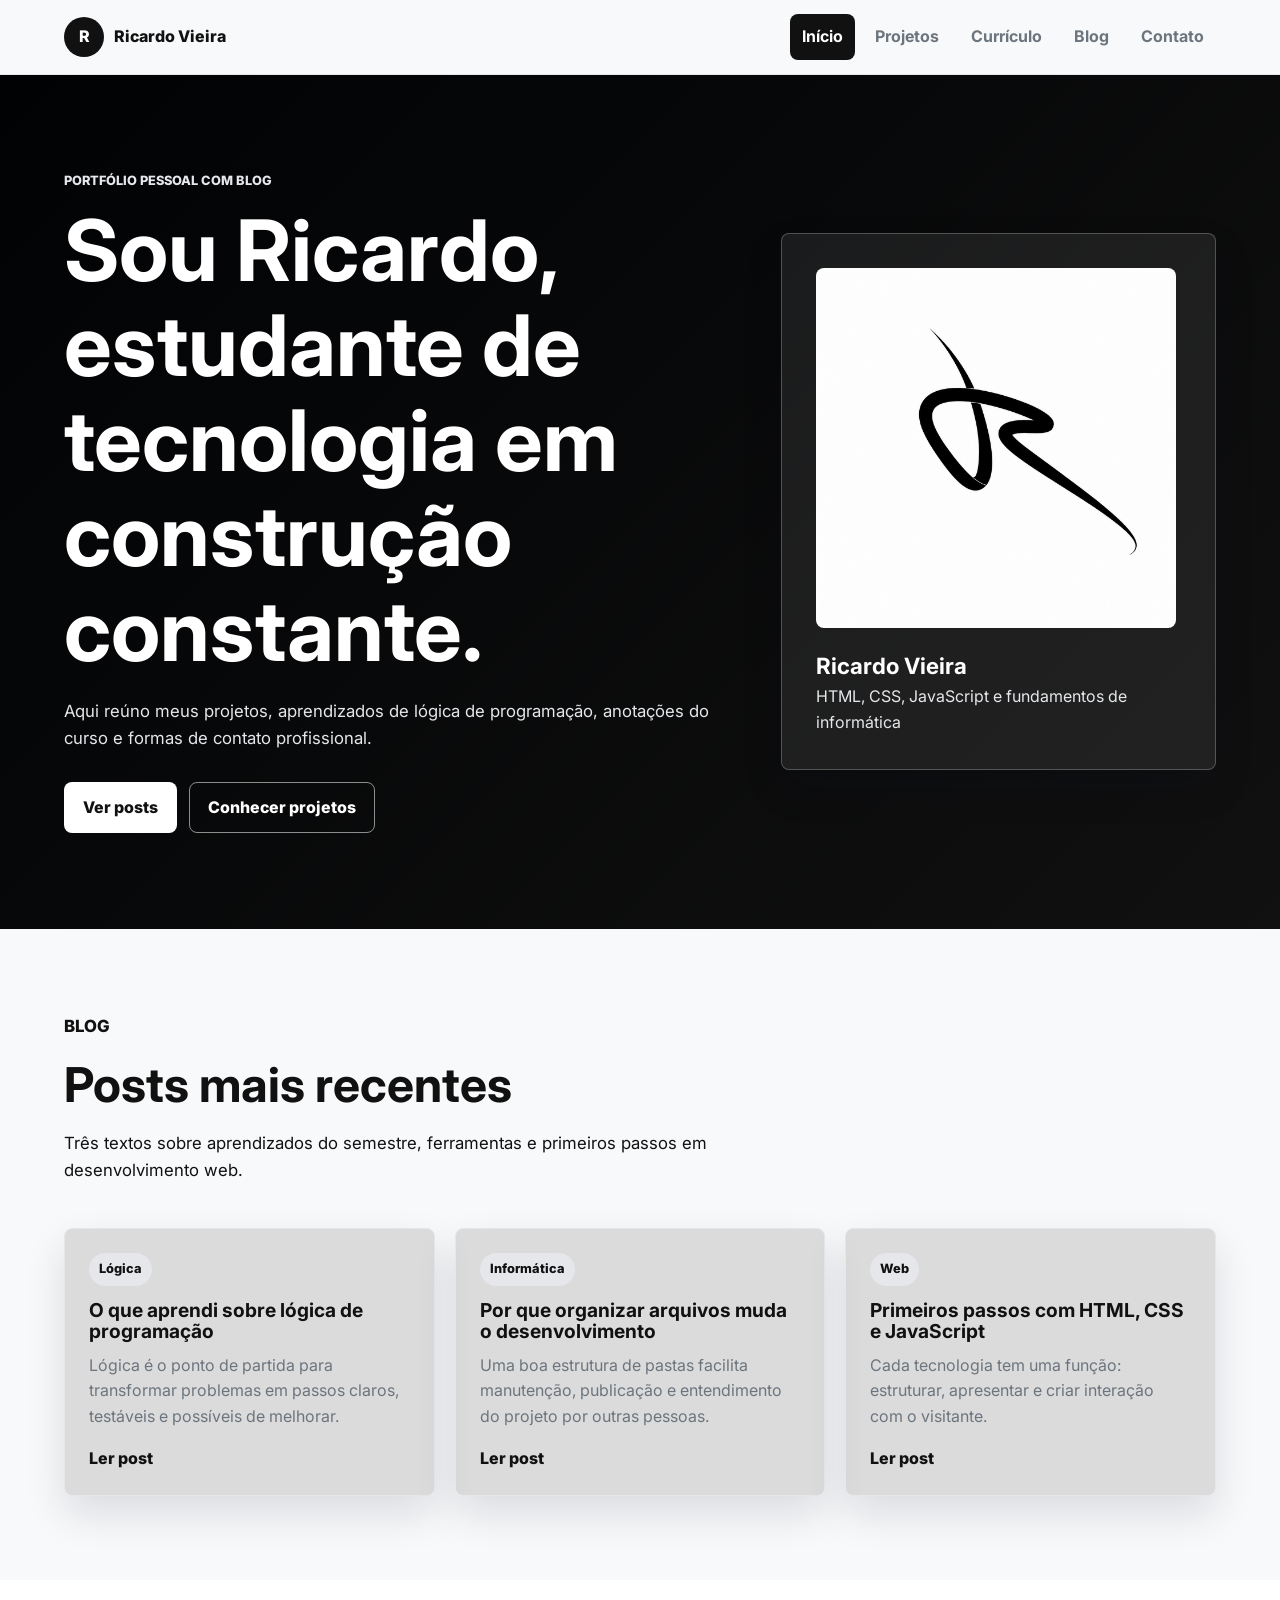
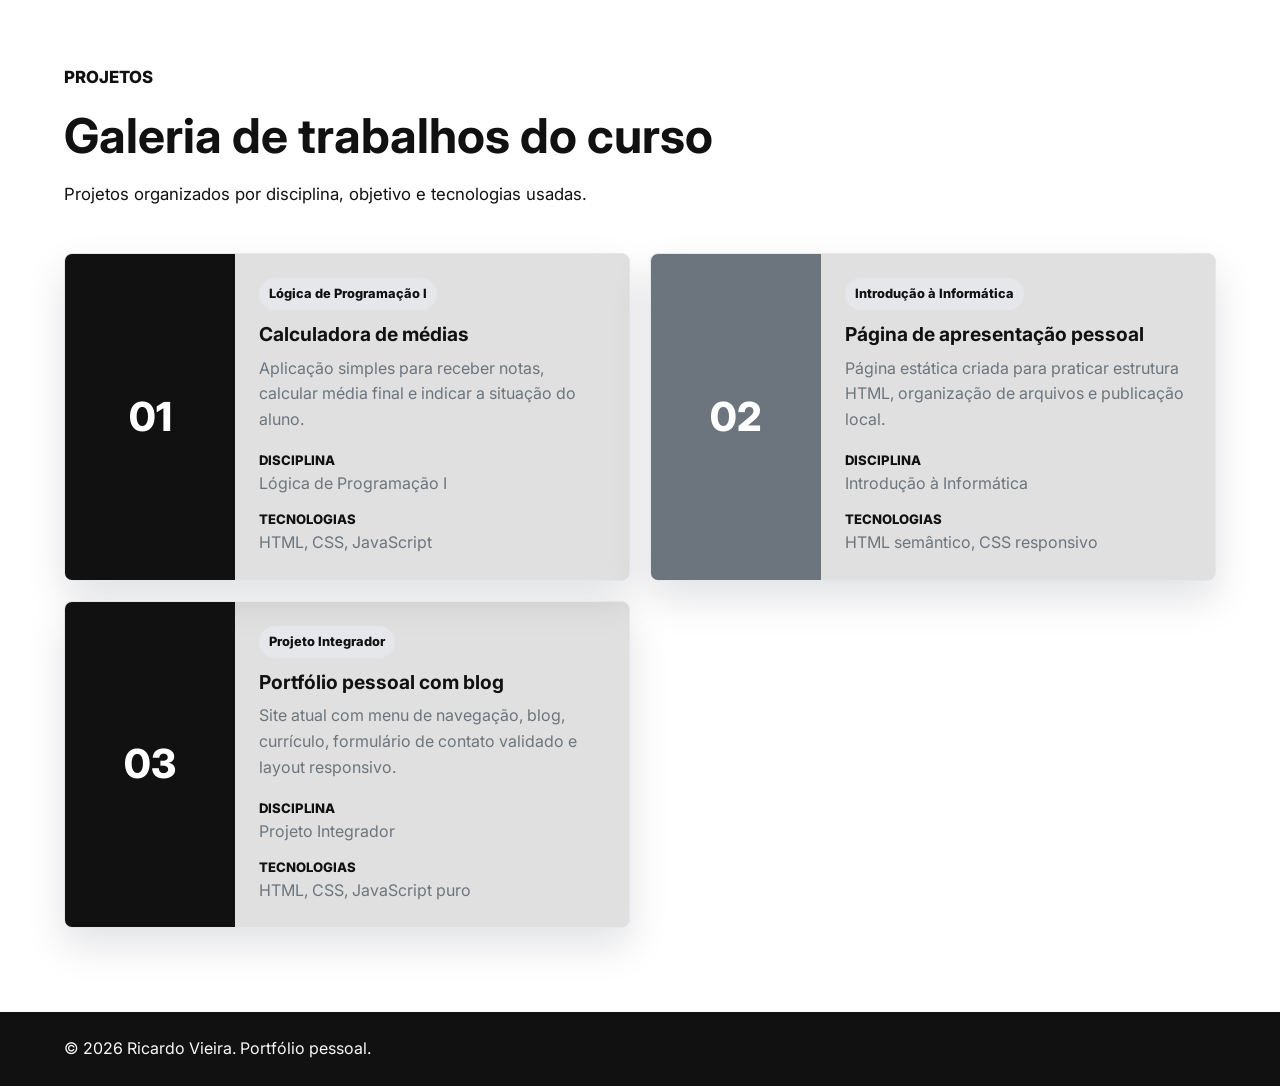
==== index.html @ 041be32a "Create index.html" ====
<!DOCTYPE html>
<html lang="pt-BR">
  <head>
    <meta charset="UTF-8" />
    <meta name="viewport" content="width=device-width, initial-scale=1.0" />
    <meta
      name="description"
      content="Portfólio pessoal de Ricardo Vieira com projetos, currículo, blog e contato."
    />
    <title>Ricardo Vieira | Portfólio Pessoal</title>
    <link rel="preconnect" href="https://fonts.googleapis.com" />
    <link rel="preconnect" href="https://fonts.gstatic.com" crossorigin />
    <link
      href="https://fonts.googleapis.com/css2?family=Inter:wght@400;500;600;700;800&display=swap"
      rel="stylesheet"
    />
    <link rel="stylesheet" href="assets/css/estilo.css" />
    <script src="assets/js/app.js" defer></script>
  </head>
  <body>
    <header class="site-header">
      <a class="brand" href="index.html" aria-label="Página inicial">
        <span class="brand-mark">R</span>
        <span>Ricardo Vieira</span>
      </a>

      <button
        class="menu-toggle"
        type="button"
        aria-label="Abrir menu"
        aria-expanded="false"
        data-menu-toggle
      >
        <span></span>
        <span></span>
        <span></span>
      </button>

      <nav class="main-nav" data-main-nav>
        <a href="index.html" data-nav-link>Início</a>
        <a href="index.html#projetos" data-nav-link>Projetos</a>
        <a href="curriculo.html" data-nav-link>Currículo</a>
        <a href="blog.html" data-nav-link>Blog</a>
        <a href="contato.html" data-nav-link>Contato</a>
      </nav>
    </header>

    <main>
      <section class="hero">
        <div class="hero-content">
          <p class="eyebrow">Portfólio pessoal com blog</p>
          <h1>Sou Ricardo, estudante de tecnologia em construção constante.</h1>
          <p class="hero-text">
            Aqui reúno meus projetos, aprendizados de lógica de programação,
            anotações do curso e formas de contato profissional.
          </p>
          <div class="hero-actions">
            <a class="button primary" href="#posts-recentes">Ver posts</a>
            <a class="button secondary" href="#projetos">Conhecer projetos</a>
          </div>
        </div>

        <aside class="profile-panel" aria-label="Resumo do perfil">
          <img
            src="assets/imagens/86f17eee-1312-45ca-8c54-e87ccebf3064.png"
            alt="Ilustração de perfil de Ricardo Vieira"
            class="profile-image"
          />
          <div>
            <strong>Ricardo Vieira</strong>
            <span>HTML, CSS, JavaScript e fundamentos de informática</span>
          </div>
        </aside>
      </section>

      <section id="posts-recentes" class="section section-light">
        <div class="section-heading">
          <p class="eyebrow">Blog</p>
          <h2>Posts mais recentes</h2>
          <p>
            Três textos sobre aprendizados do semestre, ferramentas e primeiros
            passos em desenvolvimento web.
          </p>
        </div>

        <div class="post-grid">
          <article class="post-card">
            <span class="tag">Lógica</span>
            <h3>O que aprendi sobre lógica de programação</h3>
            <p>
              Lógica é o ponto de partida para transformar problemas em passos
              claros, testáveis e possíveis de melhorar.
            </p>
            <a href="blog.html#post-logica">Ler post</a>
          </article>

          <article class="post-card">
            <span class="tag">Informática</span>
            <h3>Por que organizar arquivos muda o desenvolvimento</h3>
            <p>
              Uma boa estrutura de pastas facilita manutenção, publicação e
              entendimento do projeto por outras pessoas.
            </p>
            <a href="blog.html#post-organizacao">Ler post</a>
          </article>

          <article class="post-card">
            <span class="tag">Web</span>
            <h3>Primeiros passos com HTML, CSS e JavaScript</h3>
            <p>
              Cada tecnologia tem uma função: estruturar, apresentar e criar
              interação com o visitante.
            </p>
            <a href="blog.html#post-web">Ler post</a>
          </article>
        </div>
      </section>

      <section id="projetos" class="section">
        <div class="section-heading">
          <p class="eyebrow">Projetos</p>
          <h2>Galeria de trabalhos do curso</h2>
          <p>
            Projetos organizados por disciplina, objetivo e tecnologias usadas.
          </p>
        </div>

        <div class="project-grid">
          <article class="project-card">
            <div class="project-media media-blue">01</div>
            <div class="project-body">
              <span class="tag">Lógica de Programação I</span>
              <h3>Calculadora de médias</h3>
              <p>
                Aplicação simples para receber notas, calcular média final e
                indicar a situação do aluno.
              </p>
              <dl>
                <div>
                  <dt>Disciplina</dt>
                  <dd>Lógica de Programação I</dd>
                </div>
                <div>
                  <dt>Tecnologias</dt>
                  <dd>HTML, CSS, JavaScript</dd>
                </div>
              </dl>
            </div>
          </article>

          <article class="project-card">
            <div class="project-media media-gray">02</div>
            <div class="project-body">
              <span class="tag">Introdução à Informática</span>
              <h3>Página de apresentação pessoal</h3>
              <p>
                Página estática criada para praticar estrutura HTML, organização
                de arquivos e publicação local.
              </p>
              <dl>
                <div>
                  <dt>Disciplina</dt>
                  <dd>Introdução à Informática</dd>
                </div>
                <div>
                  <dt>Tecnologias</dt>
                  <dd>HTML semântico, CSS responsivo</dd>
                </div>
              </dl>
            </div>
          </article>

          <article class="project-card">
            <div class="project-media media-dark">03</div>
            <div class="project-body">
              <span class="tag">Projeto Integrador</span>
              <h3>Portfólio pessoal com blog</h3>
              <p>
                Site atual com menu de navegação, blog, currículo, formulário de
                contato validado e layout responsivo.
              </p>
              <dl>
                <div>
                  <dt>Disciplina</dt>
                  <dd>Projeto Integrador</dd>
                </div>
                <div>
                  <dt>Tecnologias</dt>
                  <dd>HTML, CSS, JavaScript puro</dd>
                </div>
              </dl>
            </div>
          </article>
        </div>
      </section>
    </main>

    <footer class="site-footer">
      <p>&copy; <span data-current-year></span> Ricardo Vieira. Portfólio pessoal.</p>
      <a href="contato.html">Entre em contato</a>
    </footer>
  </body>
</html>
---- assets/css/estilo.css ----
:root {
  /* Paleta definida para o layout do projeto integrador. */
  --cinza: #6C757D;
  --preto: #111111;
  --cinza-claro: #E5E7EB;
  --branco-suave: #F8F9FA;
  --branco: #ffffff;
  --sombra: 0 18px 40px rgba(11, 19, 43, 0.12);
  --raio: 8px;
}

* {
  box-sizing: border-box;
}

html {
  scroll-behavior: smooth;
}

body {
  margin: 0;
  background: var(--branco-suave);
  color: var(--preto);
  font-family: "Inter", Arial, sans-serif;
  line-height: 1.6;
}

img {
  display: block;
  max-width: 100%;
}

a {
  color:  var(--preto);
  text-decoration: none;
}

a:hover,
a:focus-visible {
  color: var(--preto);
}

.site-header {
  position: sticky;
  top: 0;
  z-index: 10;
  display: flex;
  align-items: center;
  justify-content: space-between;
  gap: 24px;
  min-height: 72px;
  padding: 14px clamp(20px, 5vw, 72px);
  background: rgba(248, 249, 250, 0.96);
  border-bottom: 1px solid var(--cinza-claro);
  backdrop-filter: blur(14px);
}

.brand,
.main-nav {
  display: flex;
  align-items: center;
}

.brand {
  gap: 10px;
  color: var(--preto);
  font-weight: 800;
}

.brand-mark {
  display: grid;
  width: 40px;
  height: 40px;
  place-items: center;
  border-radius: 50%;
  background: var(--preto);
  color: var(--branco);
}

.main-nav {
  gap: 8px;
}

.main-nav a {
  padding: 10px 12px;
  border-radius: var(--raio);
  color: var(--cinza);
  font-weight: 700;
}

.main-nav a:hover,
.main-nav a:focus-visible,
.main-nav a.active {
  background: var(--preto);
  color: var(--branco);
}

.menu-toggle {
  display: none;
  width: 44px;
  height: 44px;
  padding: 10px;
  border: 1px solid var(--cinza-claro);
  border-radius: var(--raio);
  background: var(--branco);
  cursor: pointer;
}

.menu-toggle span {
  display: block;
  width: 100%;
  height: 2px;
  margin: 5px 0;
  background: var(--preto);
}

.hero,
.page-hero,
.section {
  padding-inline: clamp(20px, 5vw, 72px);
}

.hero {
  display: grid;
  grid-template-columns: minmax(0, 1.2fr) minmax(280px, 0.8fr);
  gap: clamp(28px, 5vw, 72px);
  align-items: center;
  min-height: calc(100vh - 72px);
  padding-block: clamp(48px, 8vw, 96px);
  background:
    linear-gradient(135deg, rgba(0, 1, 3, 0.96) , rgba(17, 17, 17, 0.92)),
    var(--preto);
  color: var(--branco);
}

.hero-content {
  max-width: 760px;
}

.eyebrow {
  margin: 0 0 12px;
  color: var(--cinza);
  font-size: 0.8rem;
  font-weight: 800;
  letter-spacing: 0;
  text-transform: uppercase;
}

.hero .eyebrow {
  color: var(--cinza-claro);
}

h1,
h2,
h3,
p {
  margin-top: 0;
}

h1,
h2,
h3 {
  color: inherit;
  line-height: 1.12;
}

h1 {
  max-width: 900px;
  margin-bottom: 20px;
  font-size: clamp(2.4rem, 7vw, 5.3rem);
}

h2 {
  margin-bottom: 12px;
  font-size: clamp(1.7rem, 4vw, 3rem);
}

h3 {
  margin-bottom: 10px;
  font-size: 1.2rem;
}

.hero-text,
.page-hero p,
.section-heading p {
  max-width: 720px;
  color: inherit;
  font-size: 1.05rem;
}

.hero-text {
  color: var(--cinza-claro);
}

.hero-actions {
  display: flex;
  flex-wrap: wrap;
  gap: 12px;
  margin-top: 30px;
}

.button {
  display: inline-flex;
  align-items: center;
  justify-content: center;
  min-height: 46px;
  padding: 12px 18px;
  border: 1px solid transparent;
  border-radius: var(--raio);
  font-weight: 800;
  cursor: pointer;
}

.button.primary {
  background: var(--branco);
  color: var(--preto);
}

.button.secondary {
  border-color: rgba(248, 249, 250, 0.55);
  color: var(--branco);
}

.button:hover,
.button:focus-visible {
  transform: translateY(-1px);
}

.profile-panel {
  display: grid;
  gap: 20px;
  align-content: center;
  justify-items: start;
  padding: clamp(22px, 4vw, 34px);
  border: 1px solid rgba(248, 249, 250, 0.24);
  border-radius: var(--raio);
  background: rgba(248, 249, 250, 0.08);
  box-shadow: var(--sombra);
}

.profile-image {
  width: min(100%, 360px);
  aspect-ratio: 1;
  object-fit: cover;
  border: 1px solid rgba(248, 249, 250, 0.28);
  border-radius: var(--raio);
  background: var(--branco);
}

.profile-panel strong,
.profile-panel span {
  display: block;
}

.profile-panel strong {
  font-size: 1.4rem;
}

.profile-panel span {
  color: var(--cinza-claro);
}

.page-hero {
  padding-block: clamp(54px, 8vw, 92px);
  background: var(--preto);
  color: var(--branco);
}

.page-hero .eyebrow,
.page-hero p {
  color: var(--cinza-claro);
}

.section {
  padding-block: clamp(48px, 7vw, 84px);
  background: var(--branco);
}

.section-light {
  background: var(--branco-suave);
}

.section-heading {
  display: grid;
  gap: 6px;
  margin-bottom: 28px;
}

.post-grid,
.project-grid,
.spec-grid {
  display: grid;
  gap: 20px;
}

.post-grid {
  grid-template-columns: repeat(3, minmax(0, 1fr));
}

.project-grid,
.spec-grid {
  grid-template-columns: repeat(2, minmax(0, 1fr));
}

.post-card,
.project-card,
.blog-post,
.spec-card,
.contact-form,
.contact-info article,
.skills-panel {
  border: 1px solid var(--cinza-claro);
  border-radius: var(--raio);
  background:  rgba(15, 0, 0, 0.12) ;
  box-shadow: var(--sombra);
}

.post-card,
.blog-post,
.spec-card,
.contact-form,
.contact-info article,
.skills-panel {
  padding: 24px;
}

.post-card p,
.project-card p,
.blog-post p,
.spec-card li,
.contact-info li,
.contact-info p,
.timeline-item p,
.skills-panel li {
  color: var(--cinza);
}

.post-card a,
.blog-post a,
.contact-info a,
.site-footer a {
  color: var(--preto);
  font-weight: 800;
}

.tag {
  display: inline-flex;
  width: fit-content;
  margin-bottom: 14px;
  padding: 6px 10px;
  border-radius: 999px;
  background: var(--cinza-claro);
  color: var(--preto);
  font-size: 0.8rem;
  font-weight: 800;
}

.project-card {
  display: grid;
  grid-template-columns: 170px 1fr;
  overflow: hidden;
}

.project-media {
  display: grid;
  min-height: 100%;
  place-items: center;
  color: var(--branco);
  font-size: 2.5rem;
  font-weight: 800;
}

.media-blue {
  background: var(--preto);
}

.media-gray {
  background: var(--cinza);
}

.media-dark {
  background: var(--preto);
}

.project-body {
  padding: 24px;
}

.project-body dl {
  display: grid;
  gap: 12px;
  margin: 18px 0 0;
}

.project-body dt {
  color: var(--preto);
  font-size: 0.82rem;
  font-weight: 800;
  text-transform: uppercase;
}

.project-body dd {
  margin: 0;
  color: var(--cinza);
}

.blog-list {
  display: grid;
  gap: 24px;
  max-width: 980px;
}

.post-meta {
  display: flex;
  flex-wrap: wrap;
  align-items: center;
  justify-content: space-between;
  gap: 12px;
  margin-bottom: 8px;
}

.post-meta time {
  color: var(--cinza);
  font-weight: 700;
}

.resume-layout {
  display: grid;
  grid-template-columns: minmax(0, 1.2fr) minmax(280px, 0.8fr);
  gap: 28px;
  align-items: start;
}

.timeline {
  display: grid;
  gap: 18px;
  border-left: 3px solid var(--preto);
  padding-left: 22px;
}

.timeline-item {
  position: relative;
  padding: 22px;
  border: 1px solid var(--cinza-claro);
  border-radius: var(--raio);
  background: var(--branco);
}

.timeline-item::before {
  content: "";
  position: absolute;
  top: 28px;
  left: -32px;
  width: 16px;
  height: 16px;
  border: 3px solid var(--branco);
  border-radius: 50%;
  background: var(--preto);
}

.timeline-date {
  display: inline-flex;
  margin-bottom: 10px;
  color: var(--preto);
  font-weight: 800;
}

.skills-panel {
  display: grid;
  gap: 24px;
}

.skill-list,
.contact-info ul,
.spec-card ul {
  display: grid;
  gap: 10px;
  margin: 0;
  padding-left: 20px;
}

.contact-layout {
  display: grid;
  grid-template-columns: minmax(0, 1fr) minmax(280px, 0.75fr);
  gap: 28px;
  align-items: start;
}

.contact-form {
  display: grid;
  gap: 18px;
}

.form-row {
  display: grid;
  gap: 7px;
}

label {
  color: var(--preto);
  font-weight: 800;
}

input,
textarea {
  width: 100%;
  border: 1px solid var(--cinza-claro);
  border-radius: var(--raio);
  padding: 13px 14px;
  background: var(--branco-suave);
  color: var(--preto);
  font: inherit;
}

input:focus,
textarea:focus {
  outline: 3px solid rgba(11, 19, 43, 0.18);
  border-color: var(--preto);
}

.field-error {
  min-height: 18px;
  color: #9b1c1c;
  font-weight: 700;
}

.field-hint,
.form-status {
  color: var(--cinza);
}

.contact-form .button.primary {
  width: fit-content;
  background: var(--preto);
  color: var(--branco);
}

.contact-info {
  display: grid;
  gap: 18px;
}

.spec-grid {
  max-width: 1100px;
}

.site-footer {
  display: flex;
  flex-wrap: wrap;
  align-items: center;
  justify-content: space-between;
  gap: 14px;
  padding: 24px clamp(20px, 5vw, 72px);
  background: var(--preto);
  color: var(--branco-suave);
}

.site-footer p {
  margin: 0;
}

@media (max-width: 900px) {
  .hero,
  .resume-layout,
  .contact-layout,
  .project-grid,
  .spec-grid {
    grid-template-columns: 1fr;
  }

  .post-grid {
    grid-template-columns: repeat(2, minmax(0, 1fr));
  }

  .project-card {
    grid-template-columns: 1fr;
  }

  .project-media {
    min-height: 150px;
  }
}

@media (max-width: 720px) {
  .site-header {
    align-items: flex-start;
  }

  .menu-toggle {
    display: block;
  }

  .main-nav {
    position: absolute;
    top: 72px;
    right: 20px;
    left: 20px;
    display: none;
    flex-direction: column;
    align-items: stretch;
    padding: 12px;
    border: 1px solid var(--cinza-claro);
    border-radius: var(--raio);
    background: var(--branco);
    box-shadow: var(--sombra);
  }

  .main-nav.open {
    display: flex;
  }

  .main-nav a {
    width: 100%;
  }

  .hero {
    min-height: auto;
  }

  .post-grid {
    grid-template-columns: 1fr;
  }

  .hero-actions,
  .button {
    width: 100%;
  }

  .contact-form .button.primary {
    width: 100%;
  }
}
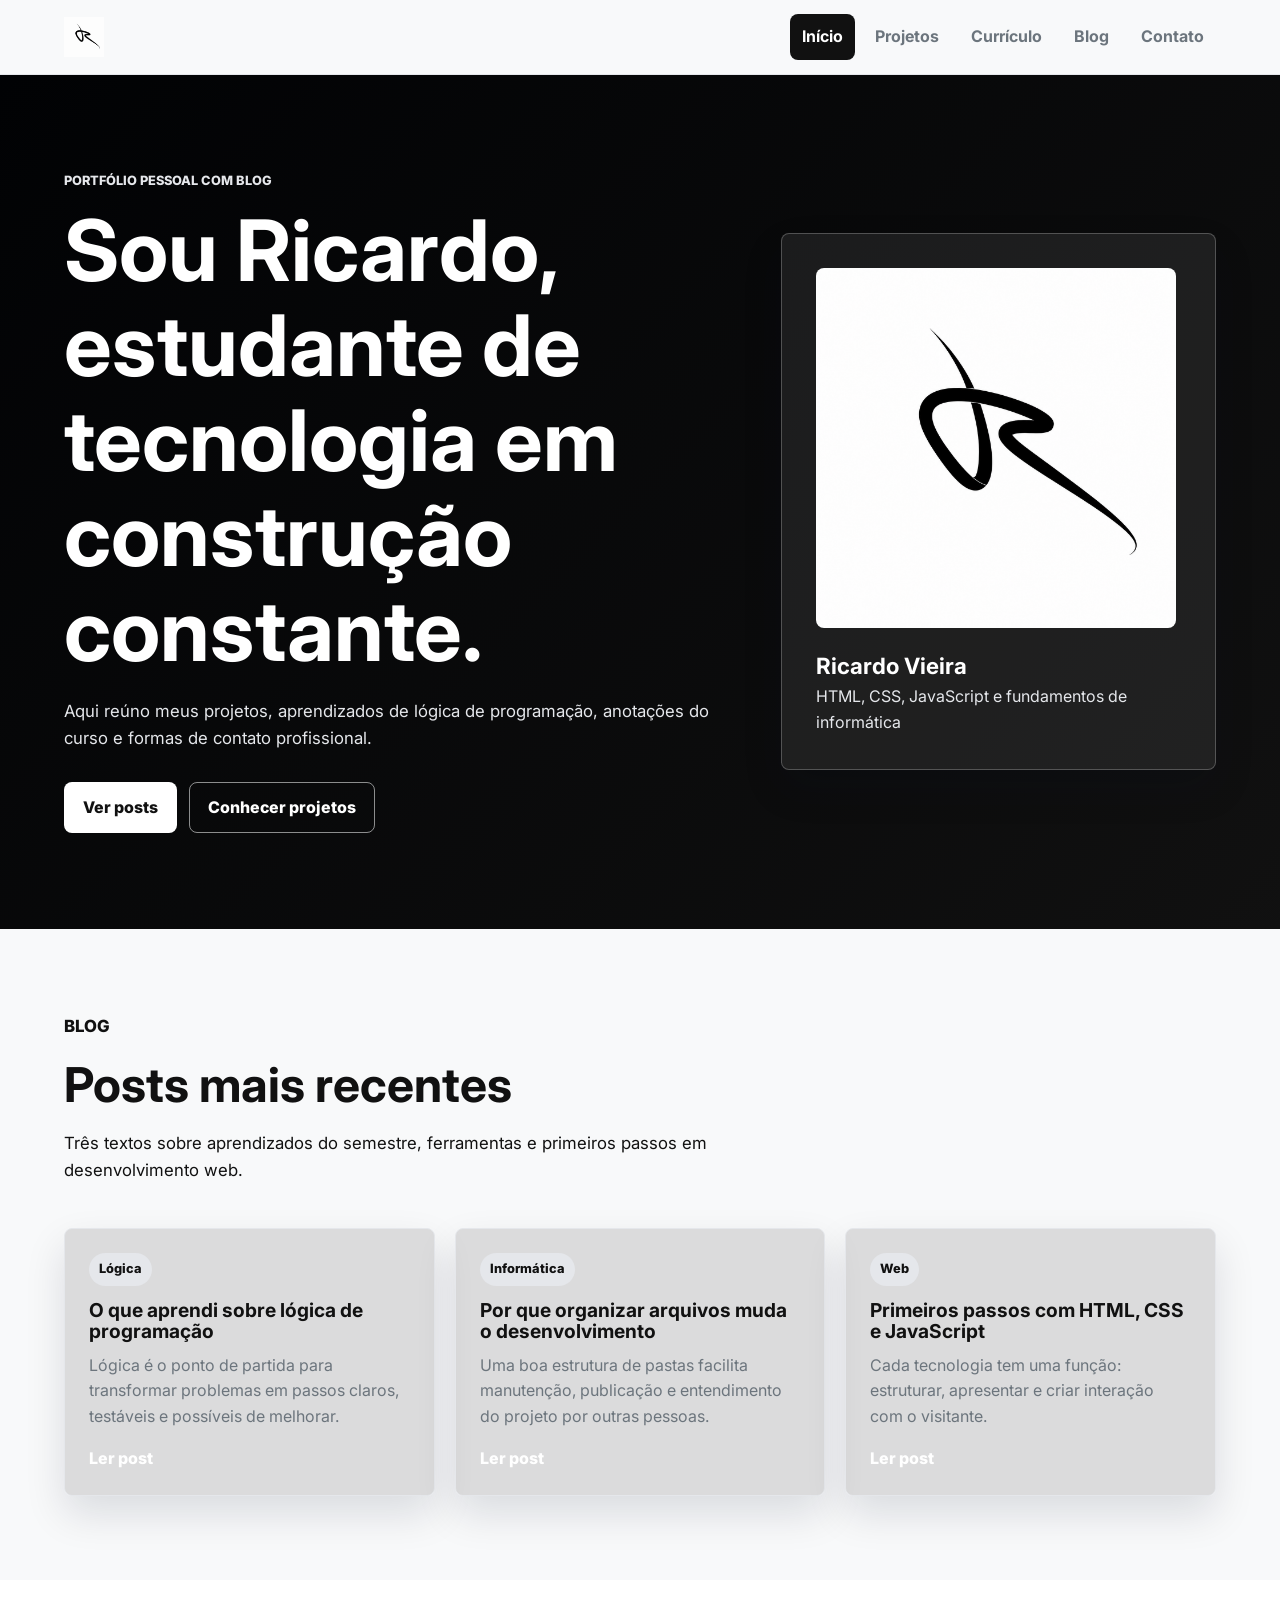
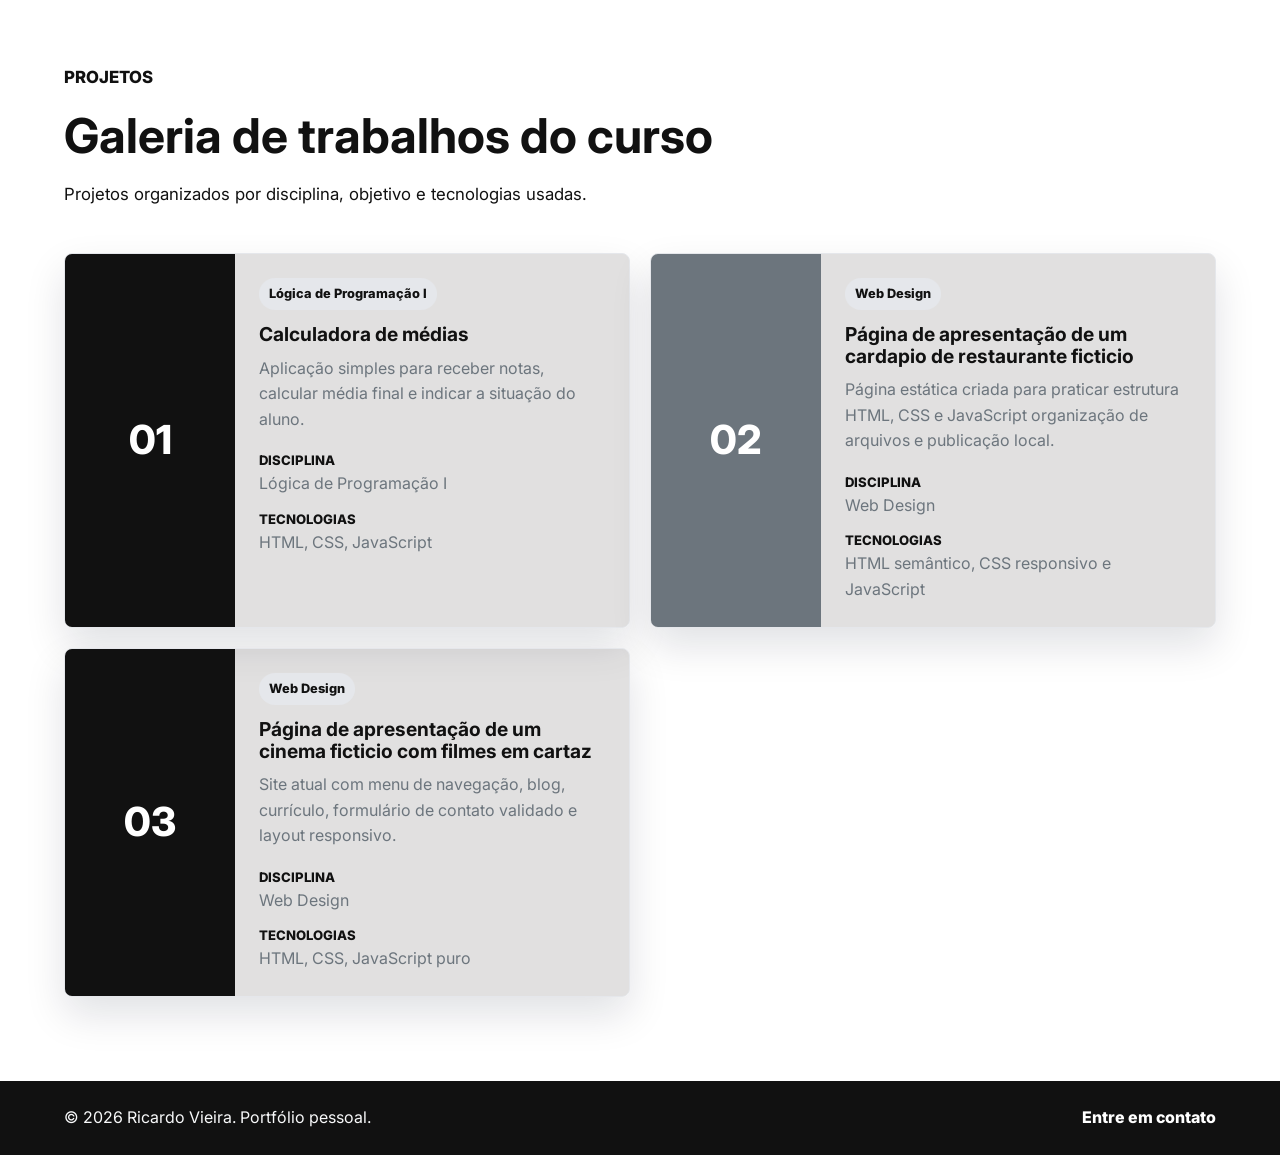
==== commit 2d1d80f2: "Update index.html" ====
--- a/index.html
+++ b/index.html
@@ -19,9 +19,13 @@
   </head>
   <body>
     <header class="site-header">
-      <a class="brand" href="index.html" aria-label="Página inicial">
-        <span class="brand-mark">R</span>
-        <span>Ricardo Vieira</span>
+      <a class="logo-icon" href="index.html" aria-label="Página inicial">
+        <img
+          src="assets/imagens/86f17eee-1312-45ca-8c54-e87ccebf3064.png"
+          alt=""
+          width="40"
+          height="40"
+        />
       </a>
 
       <button
@@ -151,20 +155,20 @@
           <article class="project-card">
             <div class="project-media media-gray">02</div>
             <div class="project-body">
-              <span class="tag">Introdução à Informática</span>
-              <h3>Página de apresentação pessoal</h3>
+              <span class="tag">Web Design</span>
+              <h3>Página de apresentação de um cardapio de restaurante ficticio</h3>
               <p>
-                Página estática criada para praticar estrutura HTML, organização
+                Página estática criada para praticar estrutura HTML, CSS e JavaScript organização
                 de arquivos e publicação local.
               </p>
               <dl>
                 <div>
                   <dt>Disciplina</dt>
-                  <dd>Introdução à Informática</dd>
+                  <dd>Web Design</dd>
                 </div>
                 <div>
                   <dt>Tecnologias</dt>
-                  <dd>HTML semântico, CSS responsivo</dd>
+                  <dd>HTML semântico, CSS responsivo e JavaScript</dd>
                 </div>
               </dl>
             </div>
@@ -173,16 +177,16 @@
           <article class="project-card">
             <div class="project-media media-dark">03</div>
             <div class="project-body">
-              <span class="tag">Projeto Integrador</span>
-              <h3>Portfólio pessoal com blog</h3>
+              <span class="tag">Web Design</span>
+              <h3>Página de apresentação de um cinema ficticio com filmes em cartaz</h3>
               <p>
-                Site atual com menu de navegação, blog, currículo, formulário de
-                contato validado e layout responsivo.
+                  Site atual com menu de navegação, blog, currículo, formulário de
+                  contato validado e layout responsivo.
               </p>
               <dl>
                 <div>
                   <dt>Disciplina</dt>
-                  <dd>Projeto Integrador</dd>
+                  <dd>Web Design</dd>
                 </div>
                 <div>
                   <dt>Tecnologias</dt>
--- a/assets/css/estilo.css
+++ b/assets/css/estilo.css
@@ -339,7 +339,7 @@
 .blog-post a,
 .contact-info a,
 .site-footer a {
-  color: var(--preto);
+  color: var(--branco);
   font-weight: 800;
 }
 
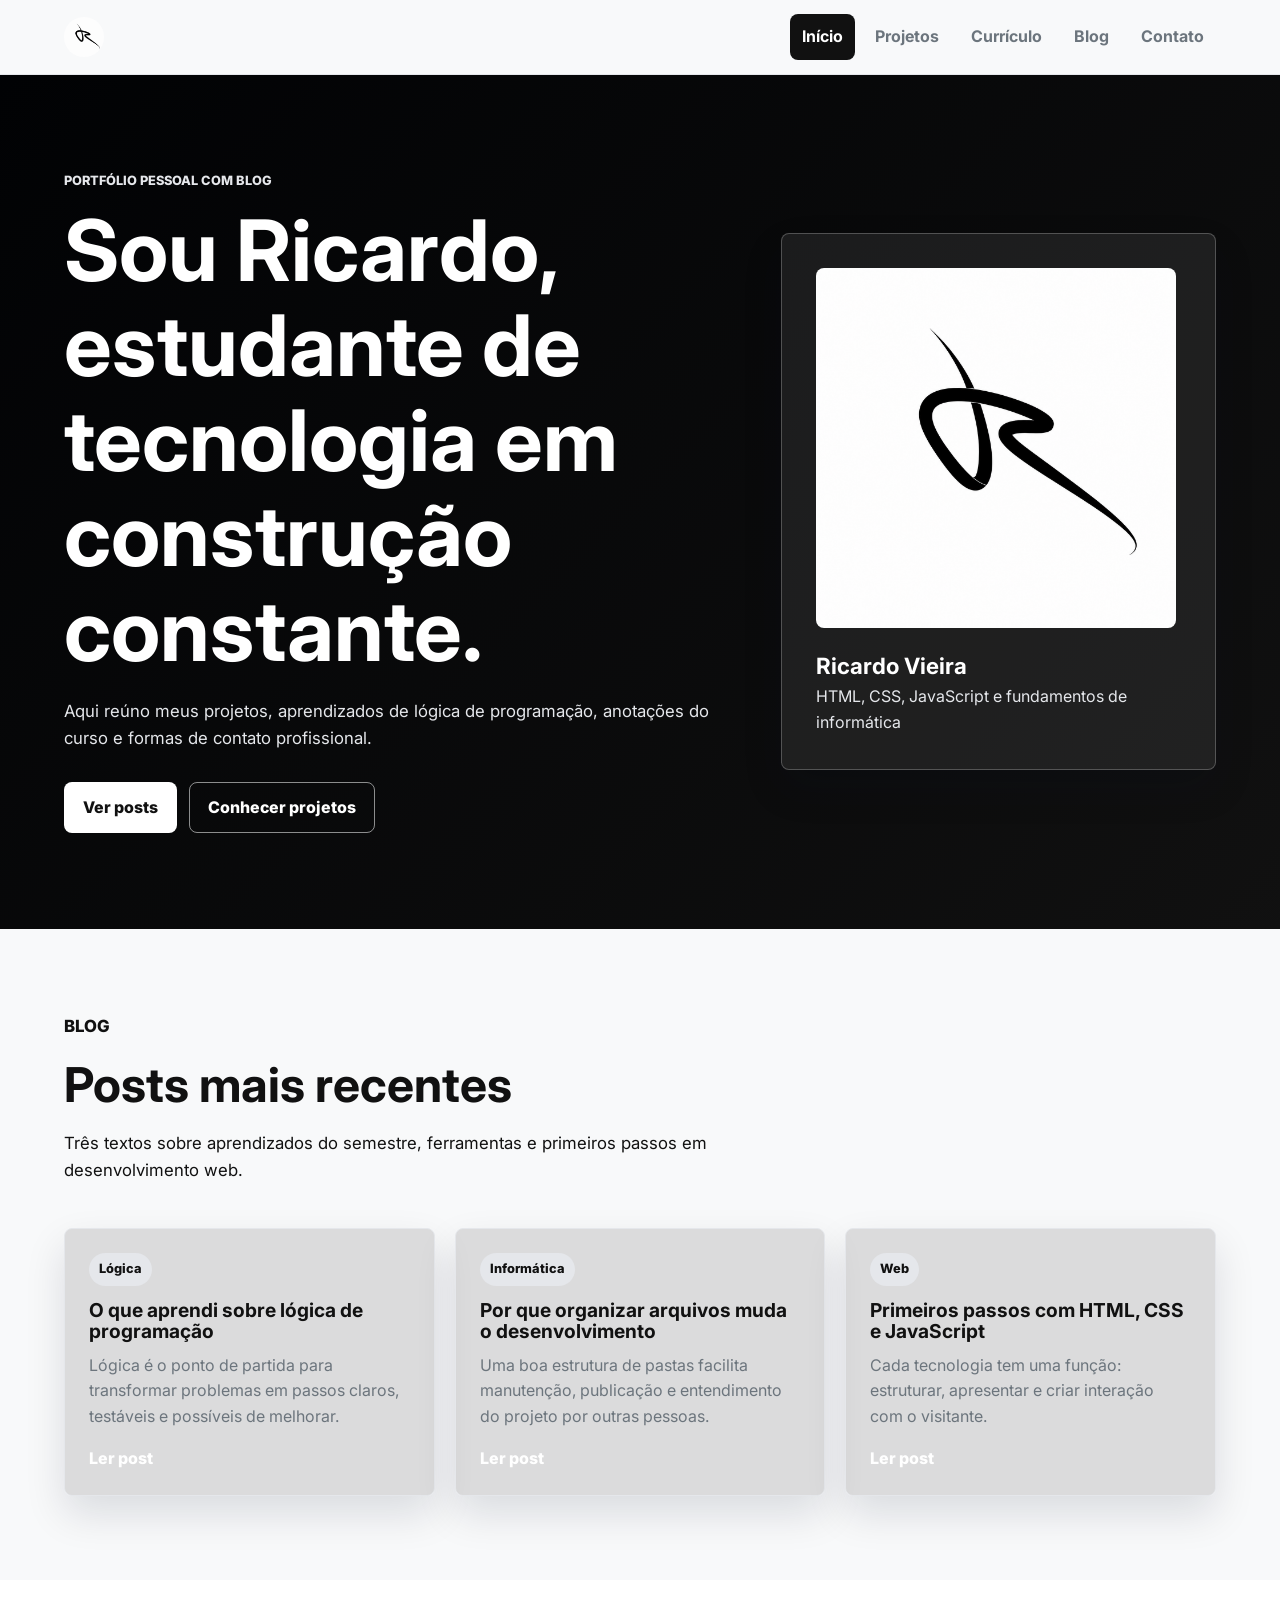
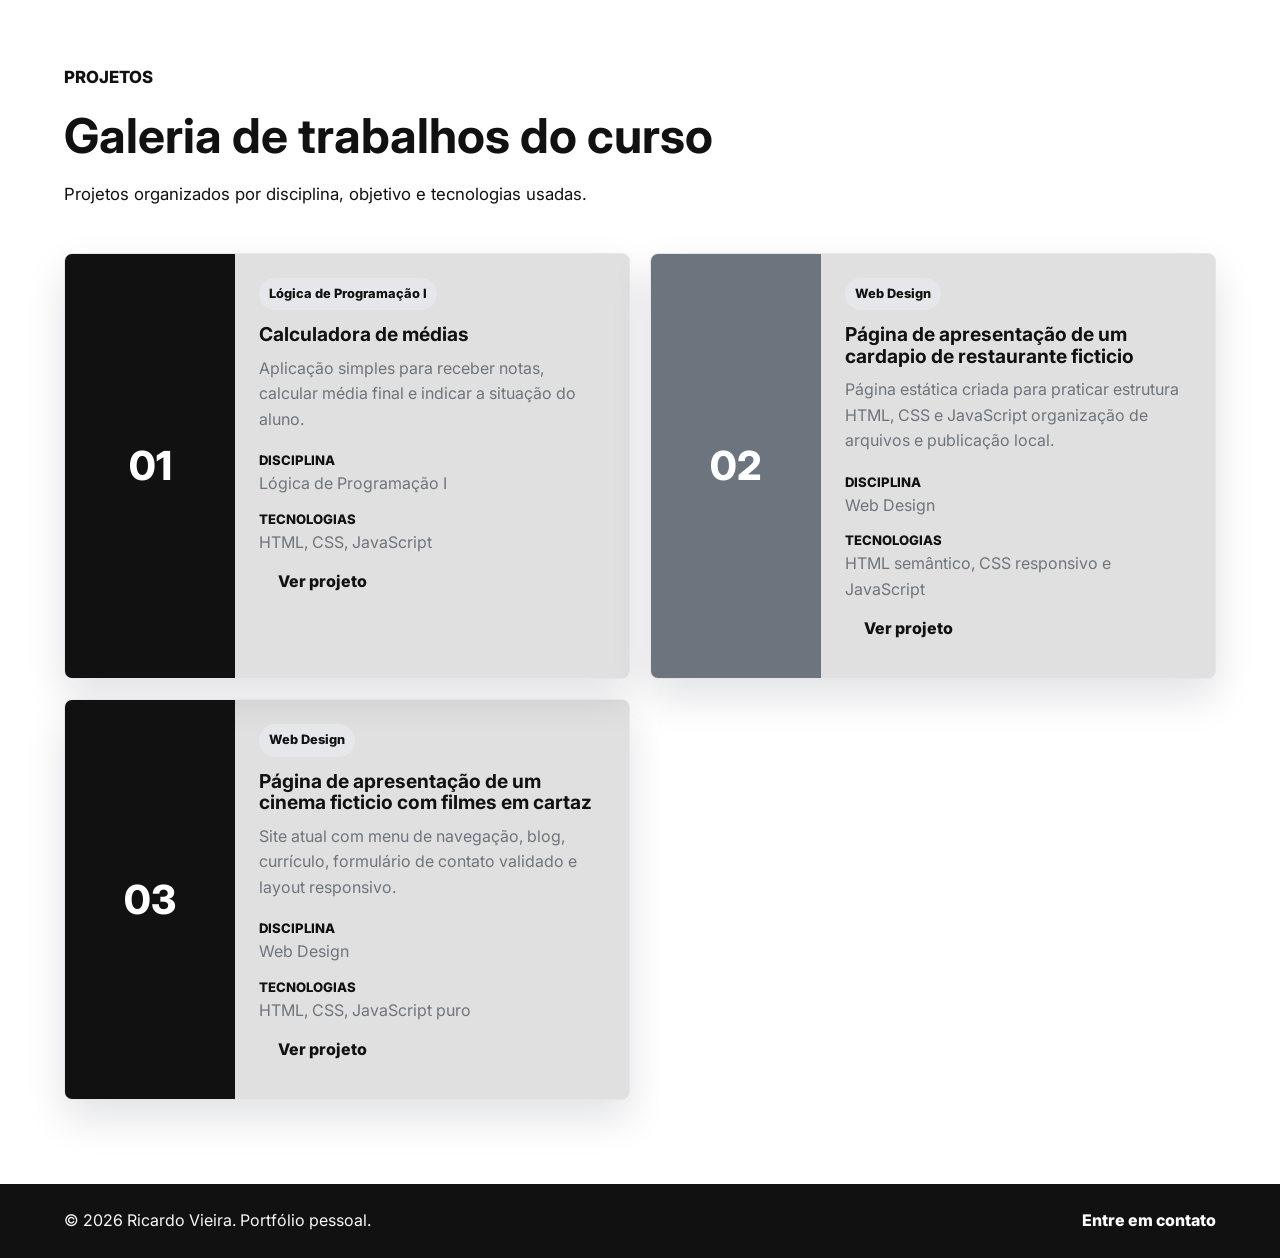
==== commit f66d7d2f: "Update index.html" ====
--- a/index.html
+++ b/index.html
@@ -149,6 +149,12 @@
                   <dd>HTML, CSS, JavaScript</dd>
                 </div>
               </dl>
+              <a
+                class="button project-link"
+                href="projetos/calculadora-media-notas/questao01.html"
+              >
+                Ver projeto
+              </a>
             </div>
           </article>
 
@@ -171,6 +177,9 @@
                   <dd>HTML semântico, CSS responsivo e JavaScript</dd>
                 </div>
               </dl>
+              <a class="button project-link" href="projetos/rico-burguer/index.html">
+                Ver projeto
+              </a>
             </div>
           </article>
 
@@ -193,8 +202,9 @@
                   <dd>HTML, CSS, JavaScript puro</dd>
                 </div>
               </dl>
-            </div>
-          </article>
+              <a class="button project-link" href="projetos/cine-alfa/index.php">
+                Ver projeto
+              </a>
         </div>
       </section>
     </main>
--- a/assets/css/estilo.css
+++ b/assets/css/estilo.css
@@ -55,26 +55,46 @@
   backdrop-filter: blur(14px);
 }
 
-.brand,
+.img-logo-icon,
 .main-nav {
   display: flex;
   align-items: center;
 }
 
-.brand {
-  gap: 10px;
-  color: var(--preto);
-  font-weight: 800;
-}
-
-.brand-mark {
+.img-logo-icon {
+  gap: 1px;
+  color: var(--preto);
+  font-weight: 800;
   display: grid;
   width: 40px;
   height: 40px;
   place-items: center;
   border-radius: 50%;
-  background: var(--preto);
-  color: var(--branco);
+  color: var(--branco);
+}
+
+.logo-icon {
+  display: grid;
+  flex-shrink: 0;
+  width: 40px;
+  height: 40px;
+  place-items: center;
+  border-radius: 50%;
+  overflow: hidden;
+  transition: opacity 0.2s ease, transform 0.2s ease;
+}
+
+.logo-icon:hover,
+.logo-icon:focus-visible {
+  opacity: 0.85;
+  transform: scale(1.05);
+}
+
+.logo-icon img {
+  display: block;
+  width: 100%;
+  height: 100%;
+  object-fit: cover;
 }
 
 .main-nav {
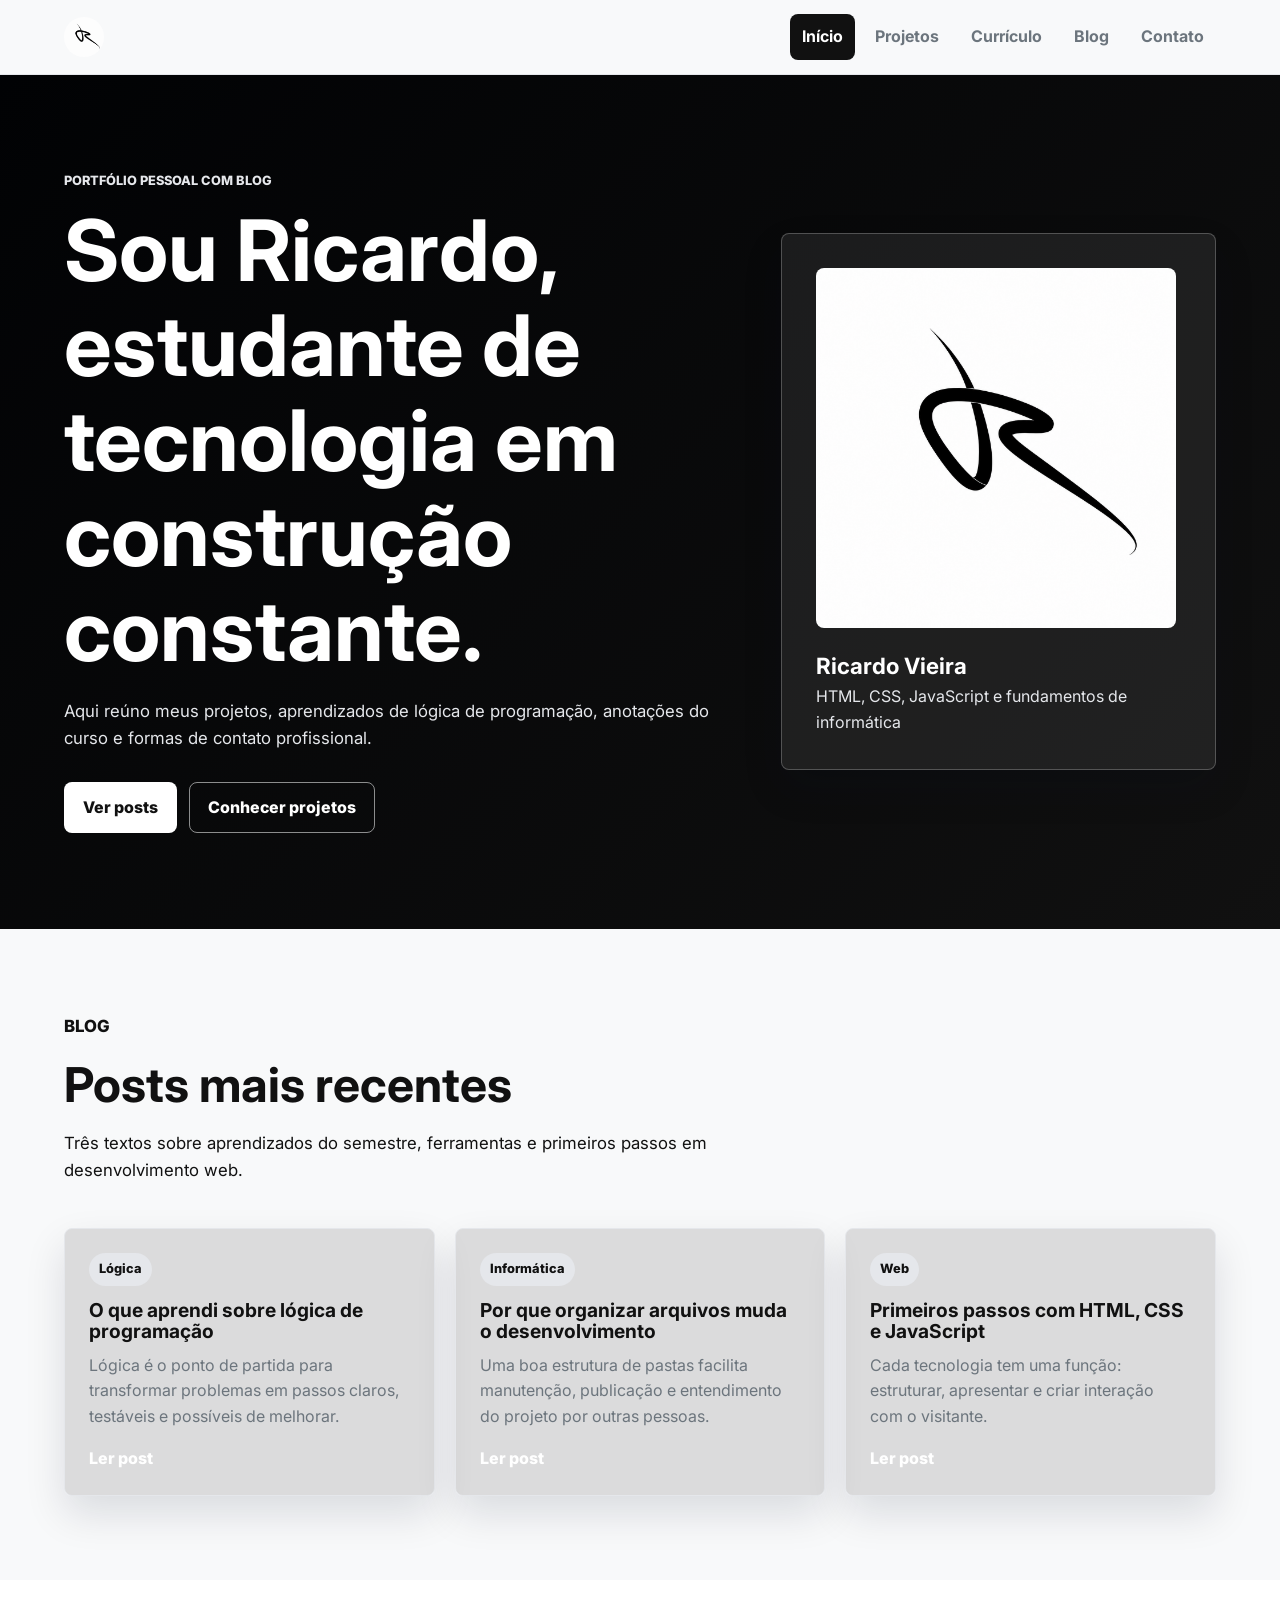
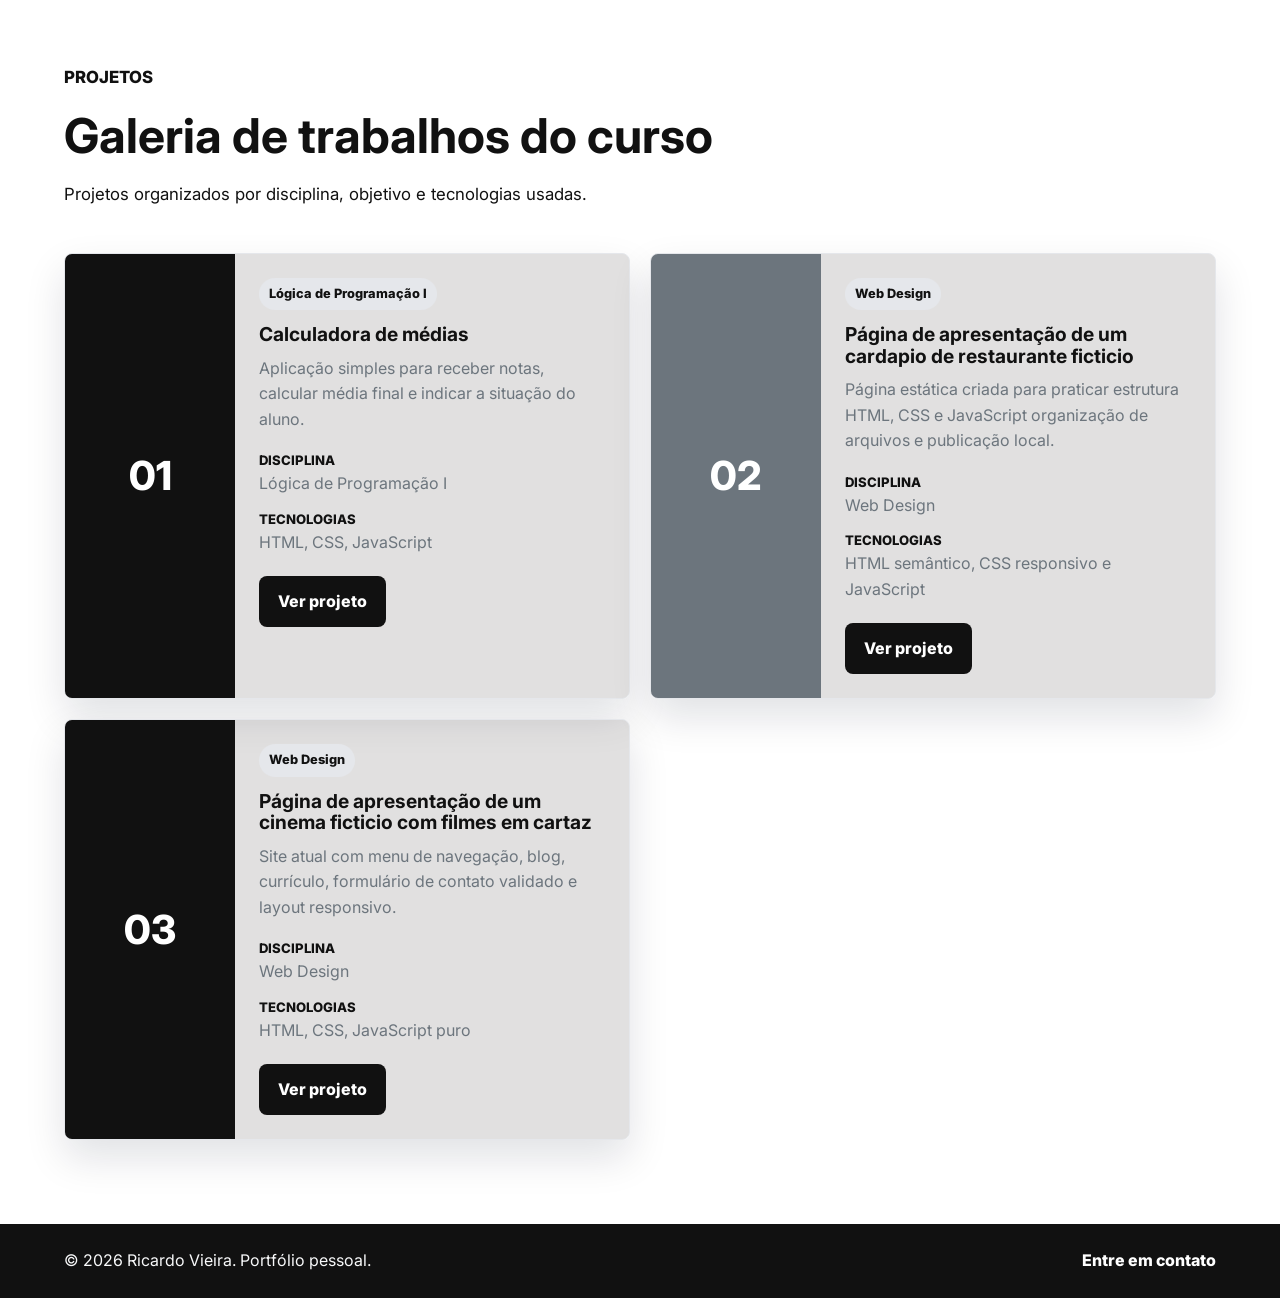
==== commit 1881b5fc: "Update index.html" ====
--- a/index.html
+++ b/index.html
@@ -202,7 +202,7 @@
                   <dd>HTML, CSS, JavaScript puro</dd>
                 </div>
               </dl>
-              <a class="button project-link" href="projetos/cine-alfa/index.php">
+              <a class="button project-link" href="projetos/cine-alfa/index.html">
                 Ver projeto
               </a>
         </div>
--- a/assets/css/estilo.css
+++ b/assets/css/estilo.css
@@ -412,6 +412,18 @@
   margin: 18px 0 0;
 }
 
+.project-link {
+  margin-top: 20px;
+  background: var(--preto);
+  color: var(--branco);
+}
+
+.project-link:hover,
+.project-link:focus-visible {
+  background: var(--cinza);
+  color: var(--branco);
+}
+
 .project-body dt {
   color: var(--preto);
   font-size: 0.82rem;
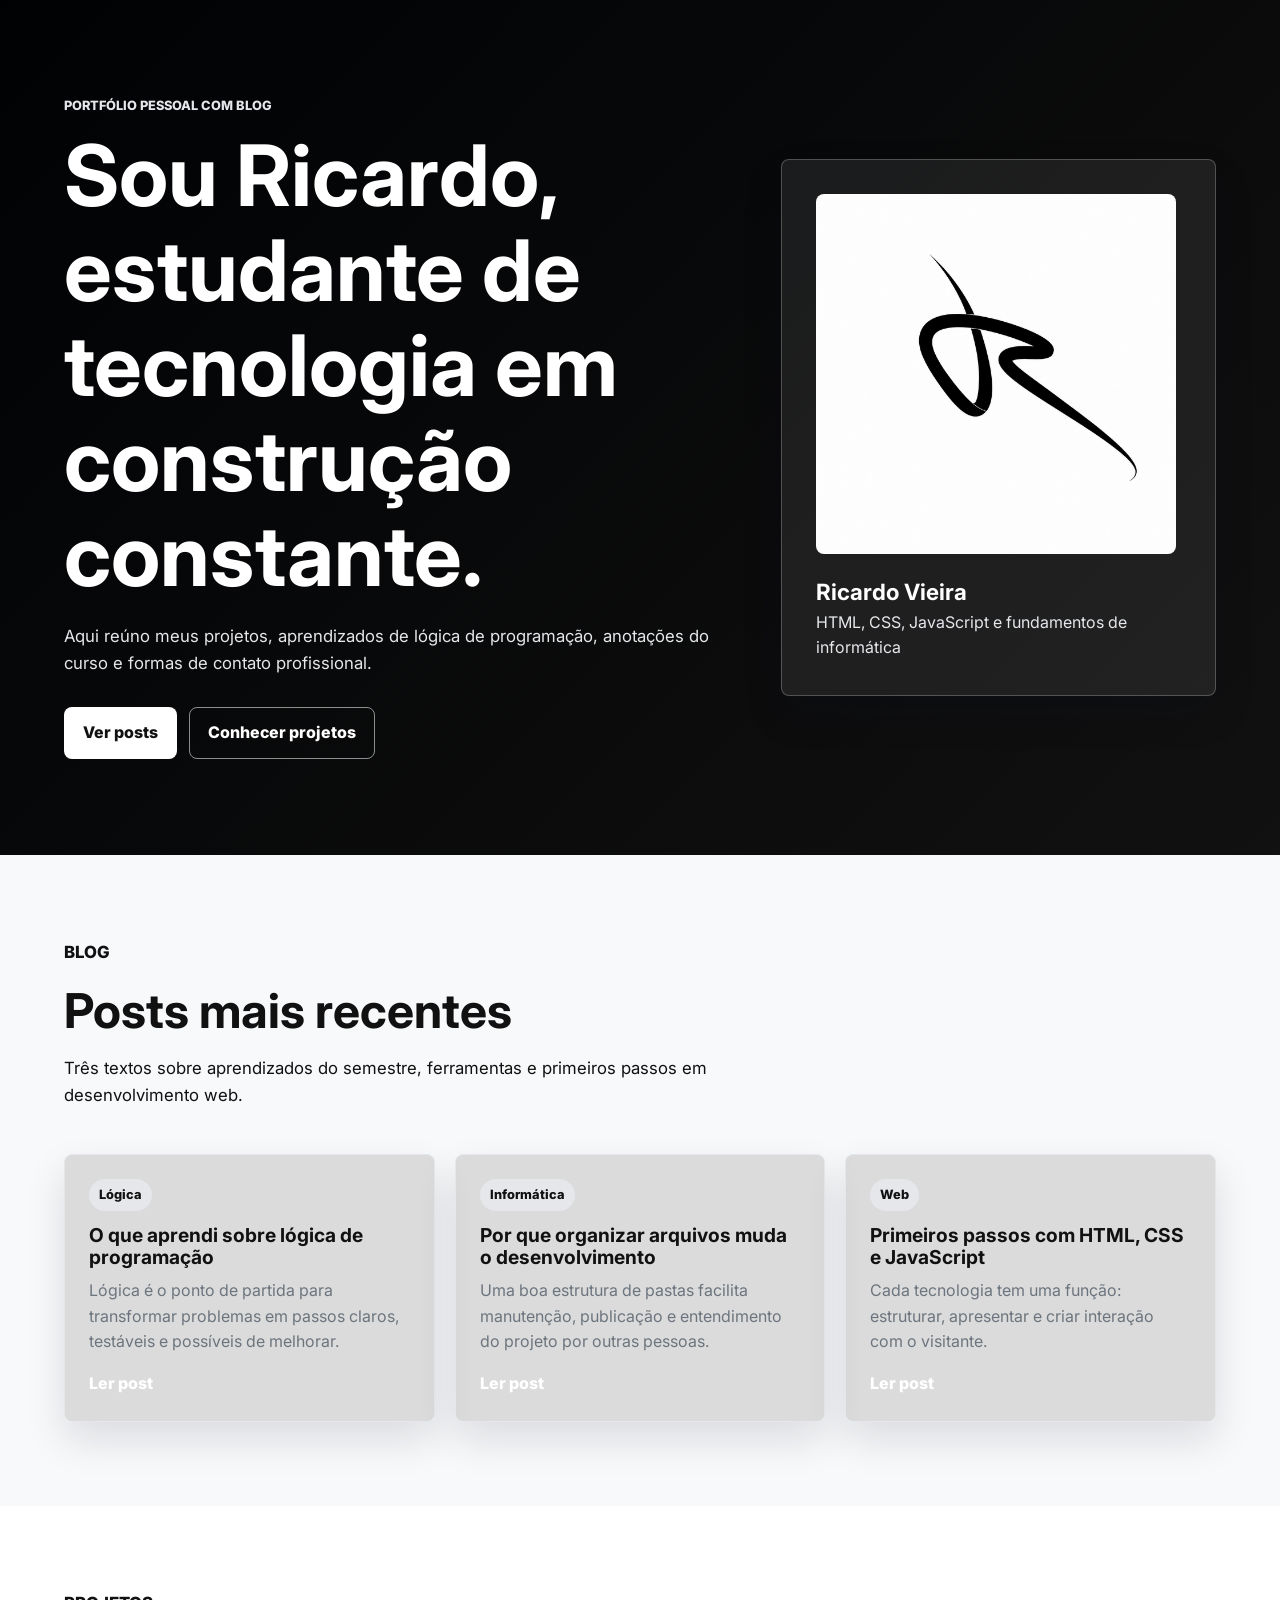
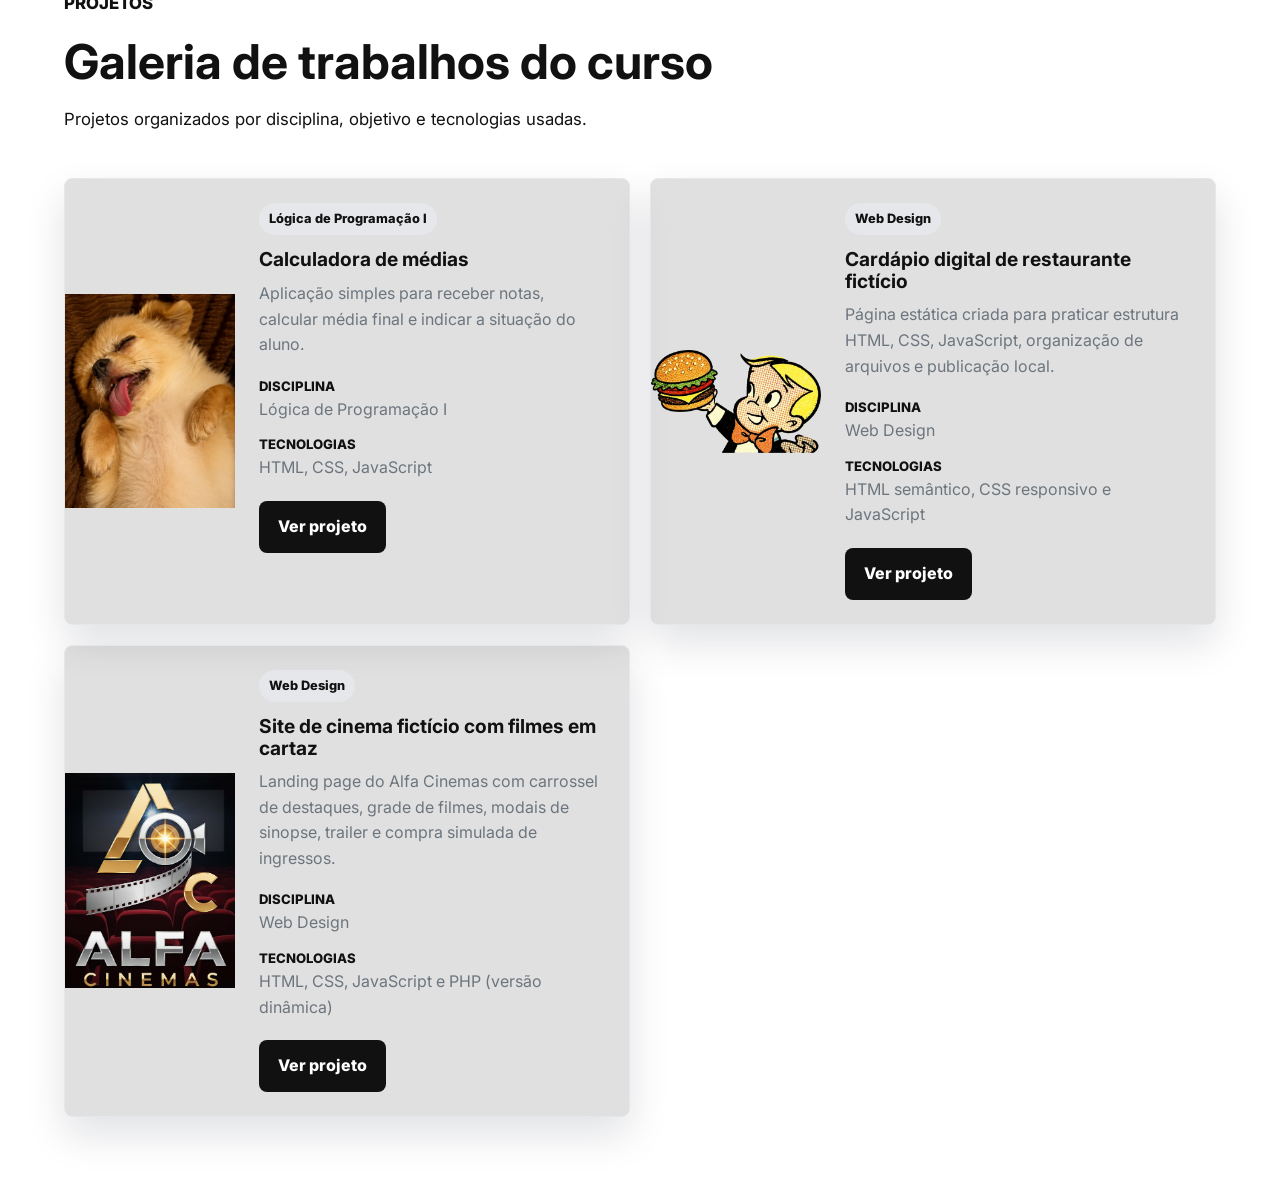
==== commit fde6deba: "Update index.html" ====
--- a/index.html
+++ b/index.html
@@ -7,7 +7,15 @@
       name="description"
       content="Portfólio pessoal de Ricardo Vieira com projetos, currículo, blog e contato."
     />
+    <meta property="og:title" content="Ricardo Vieira | Portfólio Pessoal" />
+    <meta
+      property="og:description"
+      content="Portfólio pessoal de Ricardo Vieira com projetos, currículo, blog e contato."
+    />
+    <meta property="og:type" content="website" />
+    <meta property="og:locale" content="pt_BR" />
     <title>Ricardo Vieira | Portfólio Pessoal</title>
+    <link rel="icon" href="assets/imagens/86f17eee-1312-45ca-8c54-e87ccebf3064.png" type="image/png" />
     <link rel="preconnect" href="https://fonts.googleapis.com" />
     <link rel="preconnect" href="https://fonts.gstatic.com" crossorigin />
     <link
@@ -18,36 +26,7 @@
     <script src="assets/js/app.js" defer></script>
   </head>
   <body>
-    <header class="site-header">
-      <a class="logo-icon" href="index.html" aria-label="Página inicial">
-        <img
-          src="assets/imagens/86f17eee-1312-45ca-8c54-e87ccebf3064.png"
-          alt=""
-          width="40"
-          height="40"
-        />
-      </a>
-
-      <button
-        class="menu-toggle"
-        type="button"
-        aria-label="Abrir menu"
-        aria-expanded="false"
-        data-menu-toggle
-      >
-        <span></span>
-        <span></span>
-        <span></span>
-      </button>
-
-      <nav class="main-nav" data-main-nav>
-        <a href="index.html" data-nav-link>Início</a>
-        <a href="index.html#projetos" data-nav-link>Projetos</a>
-        <a href="curriculo.html" data-nav-link>Currículo</a>
-        <a href="blog.html" data-nav-link>Blog</a>
-        <a href="contato.html" data-nav-link>Contato</a>
-      </nav>
-    </header>
+    <div data-site-header></div>
 
     <main>
       <section class="hero">
@@ -69,6 +48,9 @@
             src="assets/imagens/86f17eee-1312-45ca-8c54-e87ccebf3064.png"
             alt="Ilustração de perfil de Ricardo Vieira"
             class="profile-image"
+            loading="lazy"
+            width="360"
+            height="360"
           />
           <div>
             <strong>Ricardo Vieira</strong>
@@ -131,7 +113,13 @@
 
         <div class="project-grid">
           <article class="project-card">
-            <div class="project-media media-blue">01</div>
+            <div class="project-media">
+              <img
+                src="projetos/calculadora-media-notas/img/Screenshot_1.png"
+                alt="Captura da calculadora de médias"
+                loading="lazy"
+              />
+            </div>
             <div class="project-body">
               <span class="tag">Lógica de Programação I</span>
               <h3>Calculadora de médias</h3>
@@ -159,13 +147,19 @@
           </article>
 
           <article class="project-card">
-            <div class="project-media media-gray">02</div>
+            <div class="project-media">
+              <img
+                src="projetos/rico-burguer/imagens/imagem_recortada.png"
+                alt="Captura do cardápio Rico Burger"
+                loading="lazy"
+              />
+            </div>
             <div class="project-body">
               <span class="tag">Web Design</span>
-              <h3>Página de apresentação de um cardapio de restaurante ficticio</h3>
+              <h3>Cardápio digital de restaurante fictício</h3>
               <p>
-                Página estática criada para praticar estrutura HTML, CSS e JavaScript organização
-                de arquivos e publicação local.
+                Página estática criada para praticar estrutura HTML, CSS,
+                JavaScript, organização de arquivos e publicação local.
               </p>
               <dl>
                 <div>
@@ -184,13 +178,19 @@
           </article>
 
           <article class="project-card">
-            <div class="project-media media-dark">03</div>
+            <div class="project-media">
+              <img
+                src="projetos/cine-alfa/imagens/logo.png"
+                alt="Captura do site Alfa Cinemas"
+                loading="lazy"
+              />
+            </div>
             <div class="project-body">
               <span class="tag">Web Design</span>
-              <h3>Página de apresentação de um cinema ficticio com filmes em cartaz</h3>
+              <h3>Site de cinema fictício com filmes em cartaz</h3>
               <p>
-                  Site atual com menu de navegação, blog, currículo, formulário de
-                  contato validado e layout responsivo.
+                Landing page do Alfa Cinemas com carrossel de destaques, grade de
+                filmes, modais de sinopse, trailer e compra simulada de ingressos.
               </p>
               <dl>
                 <div>
@@ -199,19 +199,18 @@
                 </div>
                 <div>
                   <dt>Tecnologias</dt>
-                  <dd>HTML, CSS, JavaScript puro</dd>
+                  <dd>HTML, CSS, JavaScript e PHP (versão dinâmica)</dd>
                 </div>
               </dl>
               <a class="button project-link" href="projetos/cine-alfa/index.html">
                 Ver projeto
               </a>
+            </div>
+          </article>
         </div>
       </section>
     </main>
 
-    <footer class="site-footer">
-      <p>&copy; <span data-current-year></span> Ricardo Vieira. Portfólio pessoal.</p>
-      <a href="contato.html">Entre em contato</a>
-    </footer>
+    <div data-site-footer></div>
   </body>
 </html>
--- a/assets/css/estilo.css
+++ b/assets/css/estilo.css
@@ -357,9 +357,13 @@
 
 .post-card a,
 .blog-post a,
-.contact-info a,
 .site-footer a {
   color: var(--branco);
+  font-weight: 800;
+}
+
+.contact-info article a {
+  color: var(--preto);
   font-weight: 800;
 }
 
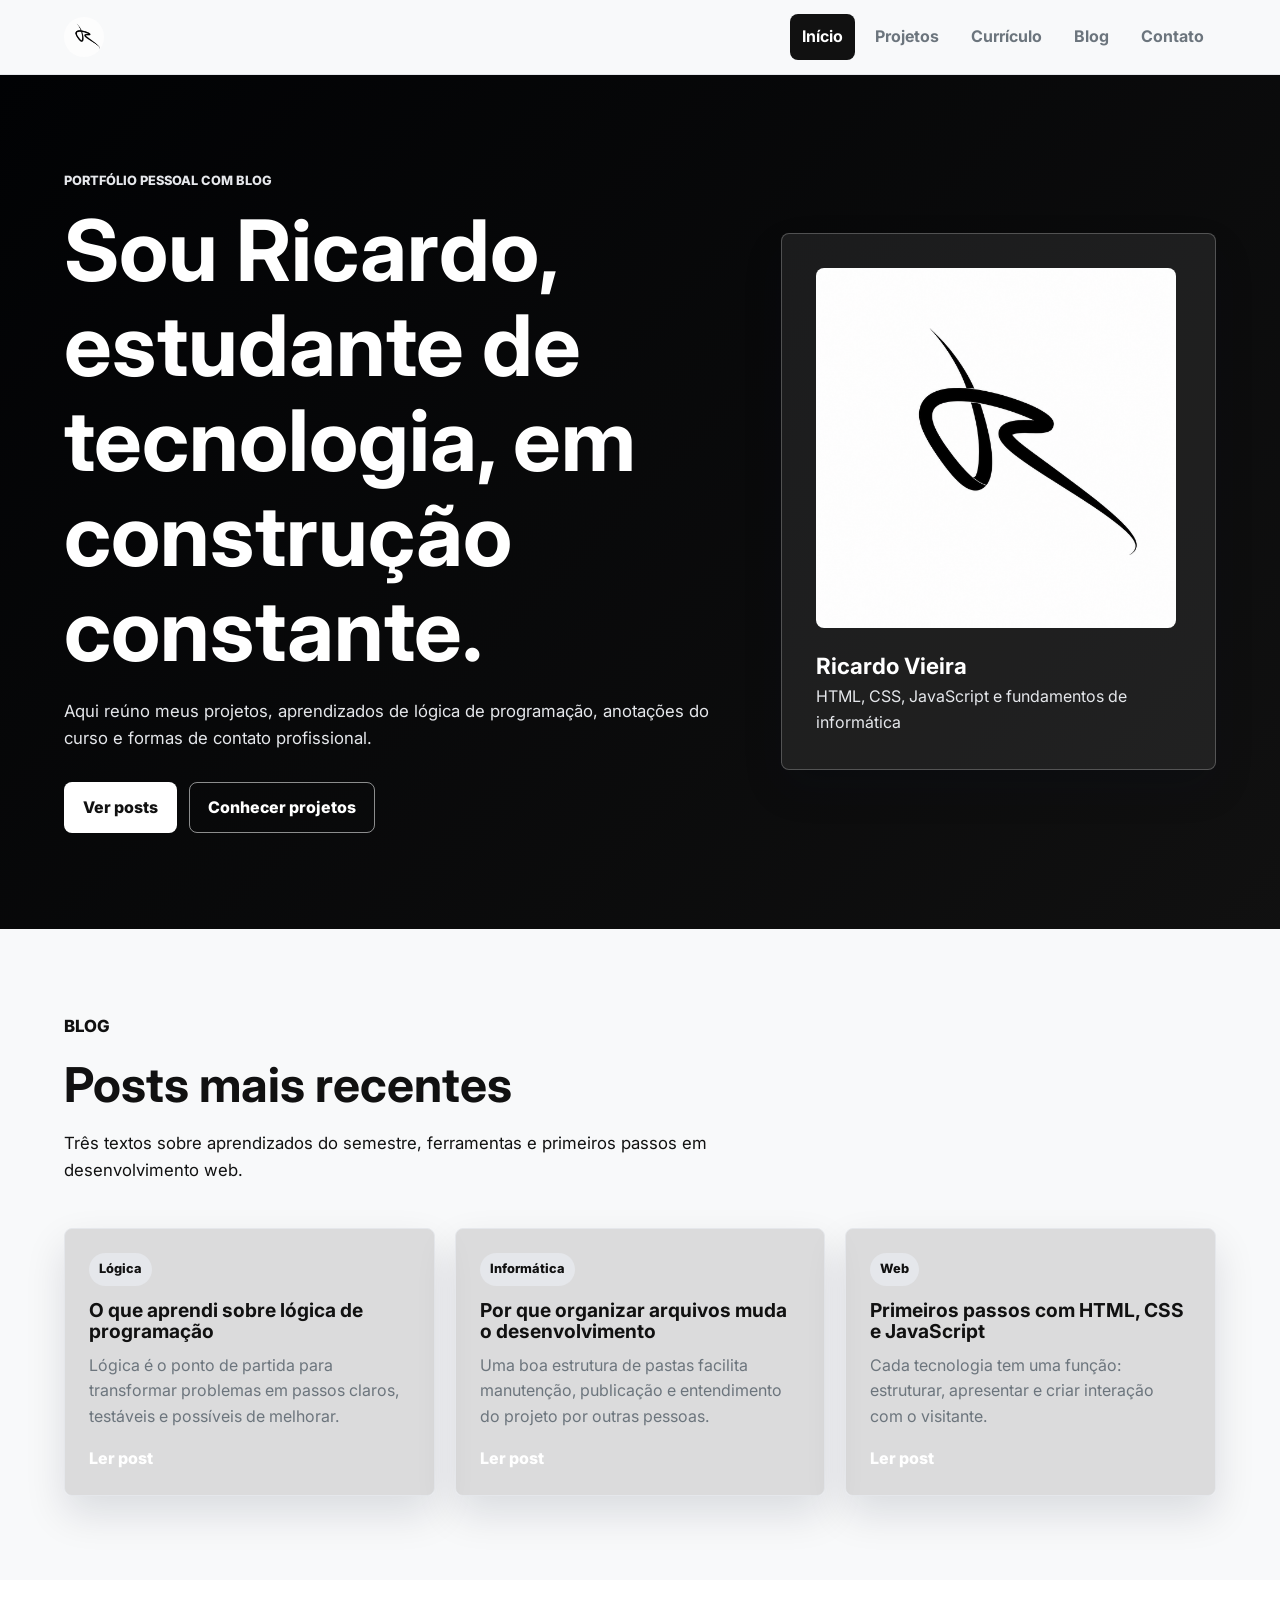
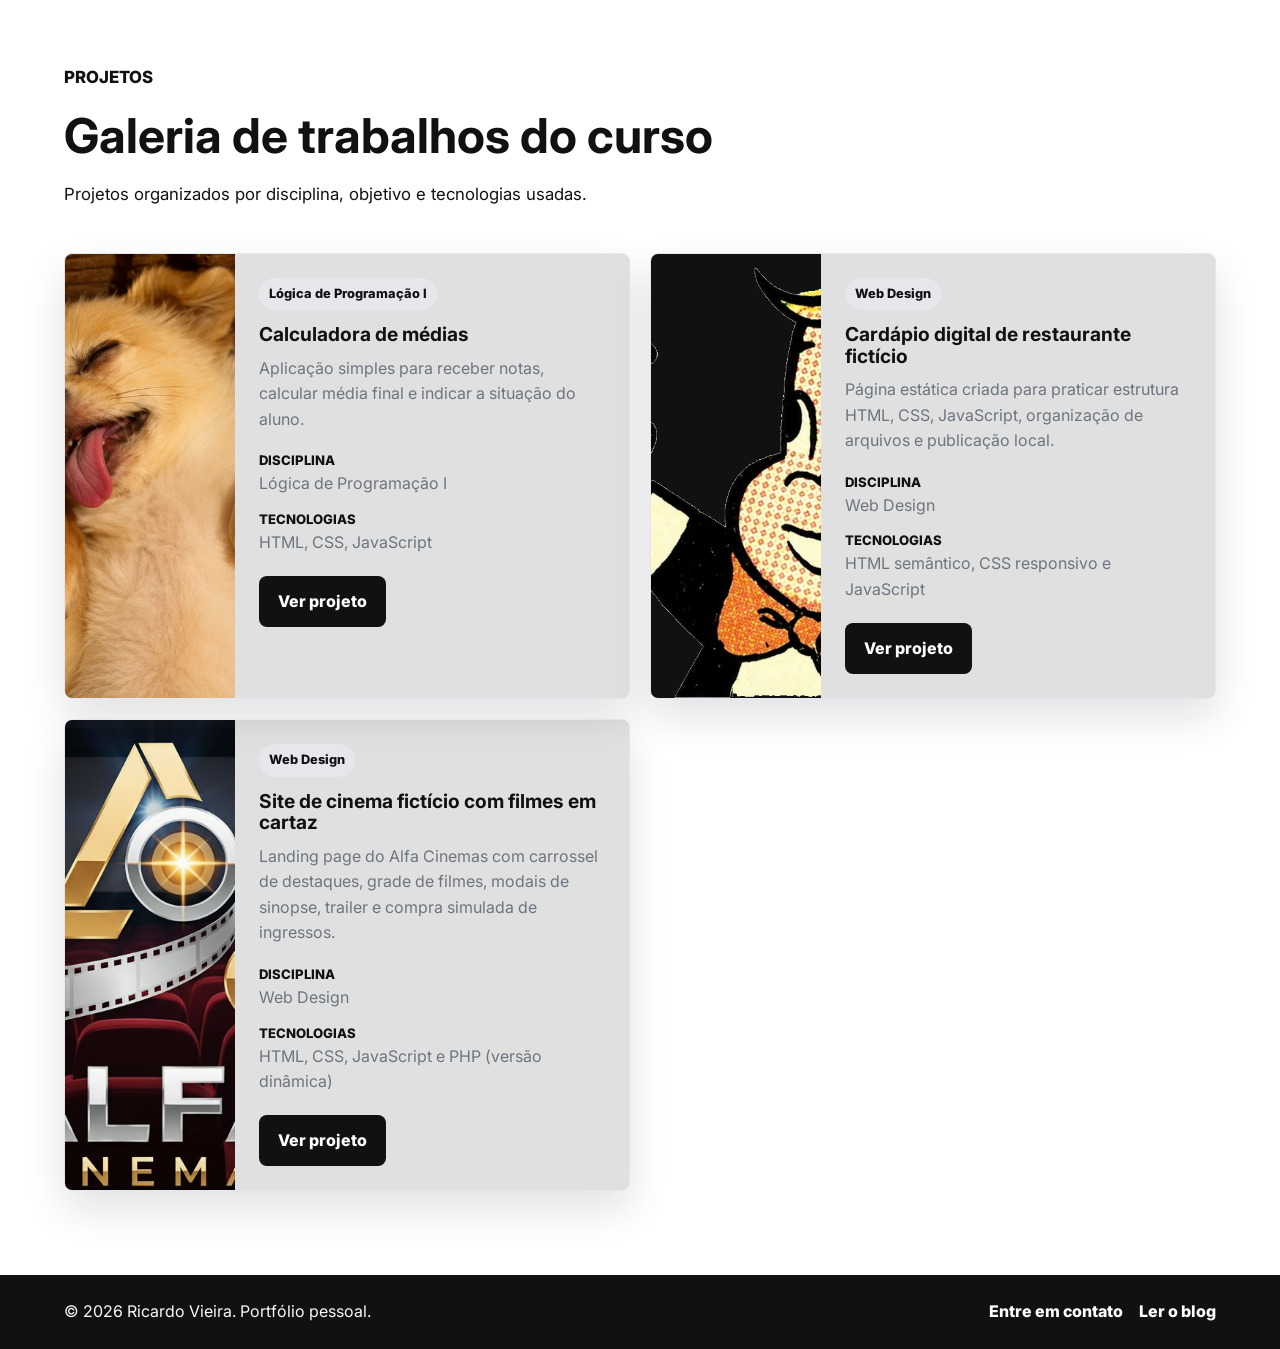
==== commit 8b94603c: "Update index.html" ====
--- a/index.html
+++ b/index.html
@@ -32,7 +32,7 @@
       <section class="hero">
         <div class="hero-content">
           <p class="eyebrow">Portfólio pessoal com blog</p>
-          <h1>Sou Ricardo, estudante de tecnologia em construção constante.</h1>
+          <h1>Sou Ricardo, estudante de tecnologia, em construção constante.</h1>
           <p class="hero-text">
             Aqui reúno meus projetos, aprendizados de lógica de programação,
             anotações do curso e formas de contato profissional.
--- a/assets/css/estilo.css
+++ b/assets/css/estilo.css
@@ -15,6 +15,20 @@
 
 html {
   scroll-behavior: smooth;
+}
+
+@media (prefers-reduced-motion: reduce) {
+  html {
+    scroll-behavior: auto;
+  }
+
+  *,
+  *::before,
+  *::after {
+    animation-duration: 0.01ms !important;
+    animation-iteration-count: 1 !important;
+    transition-duration: 0.01ms !important;
+  }
 }
 
 body {
@@ -55,22 +69,9 @@
   backdrop-filter: blur(14px);
 }
 
-.img-logo-icon,
 .main-nav {
   display: flex;
   align-items: center;
-}
-
-.img-logo-icon {
-  gap: 1px;
-  color: var(--preto);
-  font-weight: 800;
-  display: grid;
-  width: 40px;
-  height: 40px;
-  place-items: center;
-  border-radius: 50%;
-  color: var(--branco);
 }
 
 .logo-icon {
@@ -388,20 +389,20 @@
 .project-media {
   display: grid;
   min-height: 100%;
-  place-items: center;
-  color: var(--branco);
-  font-size: 2.5rem;
-  font-weight: 800;
-}
-
-.media-blue {
-  background: var(--preto);
-}
-
-.media-gray {
-  background: var(--cinza);
-}
-
+  min-height: 170px;
+  place-items: stretch;
+  overflow: hidden;
+  background: var(--preto);
+}
+
+.project-media img {
+  width: 100%;
+  height: 100%;
+  object-fit: cover;
+}
+
+.media-blue,
+.media-gray,
 .media-dark {
   background: var(--preto);
 }
@@ -577,6 +578,9 @@
 }
 
 .spec-grid {
+  display: grid;
+  gap: 18px;
+  grid-template-columns: repeat(auto-fit, minmax(280px, 1fr));
   max-width: 1100px;
 }
 
@@ -593,6 +597,47 @@
 
 .site-footer p {
   margin: 0;
+}
+
+.footer-links {
+  display: flex;
+  flex-wrap: wrap;
+  gap: 16px;
+}
+
+.footer-links a {
+  color: var(--branco);
+  font-weight: 800;
+}
+
+.form-demo-note {
+  margin: 0 0 18px;
+  padding: 10px 12px;
+  border-radius: var(--raio);
+  background: rgba(17, 17, 17, 0.06);
+  color: var(--cinza);
+  font-size: 0.92rem;
+}
+
+.error-page {
+  display: grid;
+  place-items: center;
+  min-height: 100vh;
+  padding: 24px;
+}
+
+.error-main {
+  max-width: 480px;
+  text-align: center;
+}
+
+.error-main h1 {
+  margin-bottom: 12px;
+}
+
+.error-main p {
+  color: var(--cinza);
+  margin-bottom: 24px;
 }
 
 @media (max-width: 900px) {
